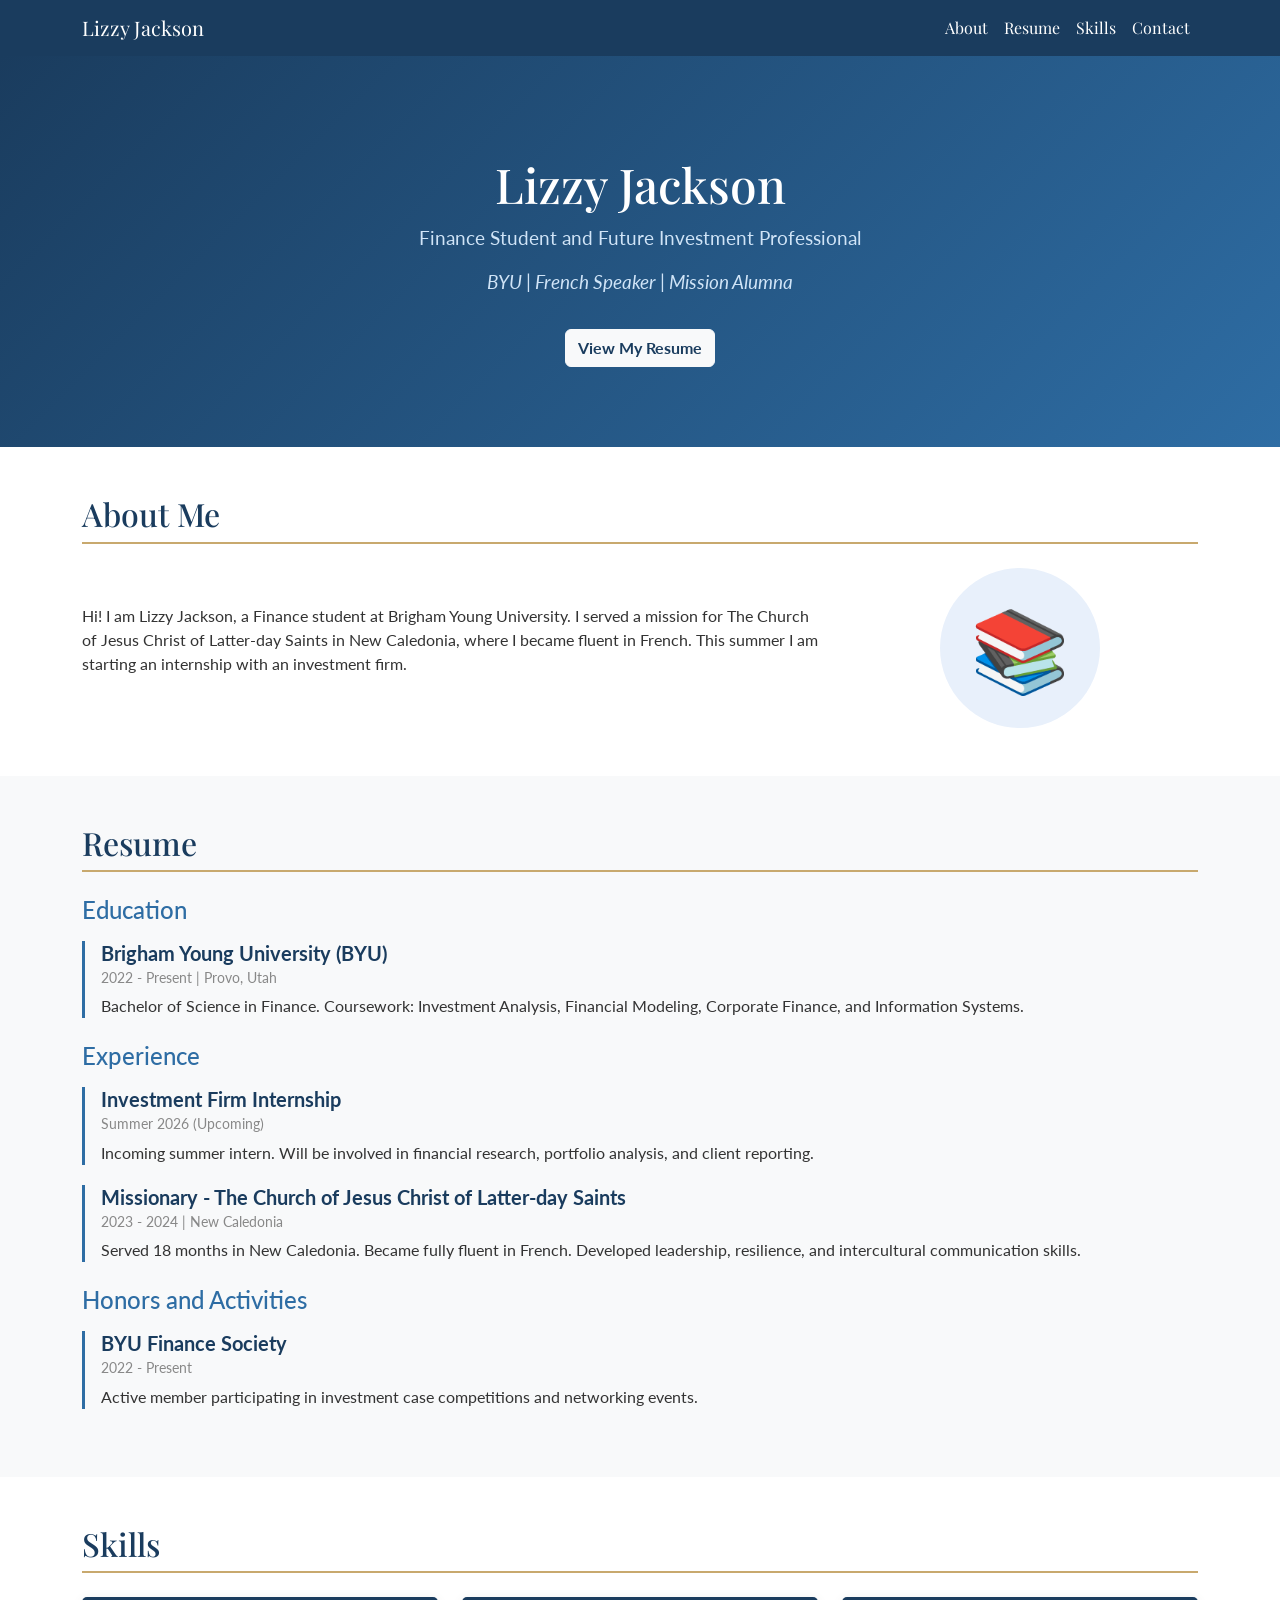
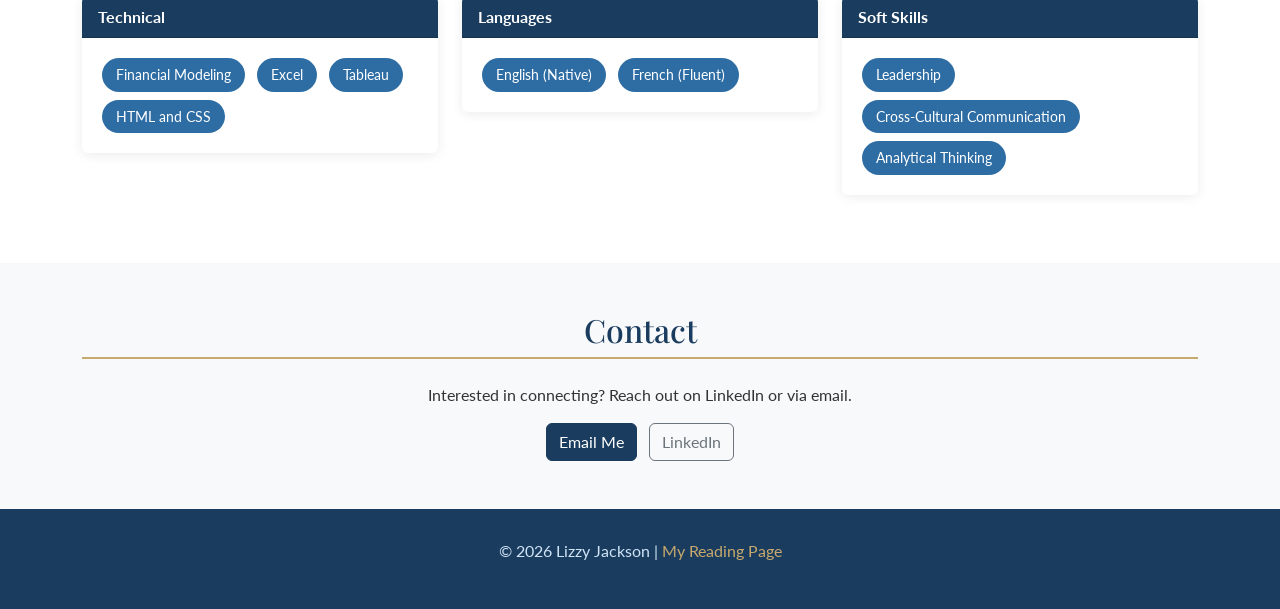
==== index.html @ 539e2460 "Create index.html" ====
<!DOCTYPE html>
<html lang="en">
<head>
  <meta charset="UTF-8" />
  <meta name="viewport" content="width=device-width, initial-scale=1.0"/>
  <title>Lizzy Jackson | Portfolio</title>
  <link href="https://cdn.jsdelivr.net/npm/bootstrap@5.3.0/dist/css/bootstrap.min.css" rel="stylesheet"/>
  <link href="https://fonts.googleapis.com/css2?family=Playfair+Display:wght@400;700&family=Lato:wght@300;400;700&display=swap" rel="stylesheet"/>
  <style>
    body { font-family: 'Lato', sans-serif; color: #333; }
    .navbar { background-color: #1a3c5e !important; }
    .navbar-brand, .nav-link { color: #fff !important; font-family: 'Playfair Display', serif; }
    .nav-link:hover { color: #c8a96e !important; }
    .hero { background: linear-gradient(135deg, #1a3c5e 0%, #2e6da4 100%); color: white; padding: 100px 0 80px; text-align: center; }
    .hero h1 { font-family: 'Playfair Display', serif; font-size: 3rem; margin-bottom: 10px; }
    .hero p { font-size: 1.2rem; color: #d0e4f7; }
    .section-title { font-family: 'Playfair Display', serif; color: #1a3c5e; border-bottom: 2px solid #c8a96e; padding-bottom: 8px; margin-bottom: 24px; }
    .card { border: none; box-shadow: 0 2px 12px rgba(0,0,0,0.08); margin-bottom: 20px; }
    .card-header { background-color: #1a3c5e; color: white; font-weight: bold; }
    .badge-skill { background-color: #2e6da4; color: white; padding: 6px 14px; border-radius: 20px; margin: 4px; display: inline-block; font-size: 0.9rem; }
    footer { background-color: #1a3c5e; color: #d0e4f7; padding: 30px 0; text-align: center; }
    footer a { color: #c8a96e; text-decoration: none; }
    .timeline-item { border-left: 3px solid #2e6da4; padding-left: 16px; margin-bottom: 20px; }
    .timeline-item h5 { margin-bottom: 2px; color: #1a3c5e; font-weight: bold; }
    .timeline-item .dates { color: #888; font-size: 0.9rem; margin-bottom: 6px; }
  </style>
</head>
<body>
<nav class="navbar navbar-expand-lg sticky-top">
  <div class="container">
    <a class="navbar-brand" href="index.html">Lizzy Jackson</a>
    <button class="navbar-toggler" type="button" data-bs-toggle="collapse" data-bs-target="#navMenu">
      <span class="navbar-toggler-icon" style="filter:invert(1);"></span>
    </button>
    <div class="collapse navbar-collapse" id="navMenu">
      <ul class="navbar-nav ms-auto">
        <li class="nav-item"><a class="nav-link" href="#about">About</a></li>
        <li class="nav-item"><a class="nav-link" href="#resume">Resume</a></li>
        <li class="nav-item"><a class="nav-link" href="#skills">Skills</a></li>
        <li class="nav-item"><a class="nav-link" href="#contact">Contact</a></li>
      </ul>
    </div>
  </div>
</nav>
<section class="hero">
  <div class="container">
    <h1>Lizzy Jackson</h1>
    <p>Finance Student and Future Investment Professional</p>
    <p><em>BYU | French Speaker | Mission Alumna</em></p>
    <a href="#resume" class="btn btn-light mt-3" style="color:#1a3c5e; font-weight:bold;">View My Resume</a>
  </div>
</section>
<section id="about" class="py-5">
  <div class="container">
    <h2 class="section-title">About Me</h2>
    <div class="row align-items-center">
      <div class="col-md-8">
        <p>Hi! I am Lizzy Jackson, a Finance student at Brigham Young University. I served a mission for The Church of Jesus Christ of Latter-day Saints in New Caledonia, where I became fluent in French. This summer I am starting an internship with an investment firm.</p>
      </div>
      <div class="col-md-4 text-center">
        <div style="background:#e8f0fb;border-radius:50%;width:160px;height:160px;display:flex;align-items:center;justify-content:center;margin:auto;font-size:5rem;">&#128218;</div>
      </div>
    </div>
  </div>
</section>
<section id="resume" class="py-5" style="background:#f8f9fa;">
  <div class="container">
    <h2 class="section-title">Resume</h2>
    <h4 class="mt-4 mb-3" style="color:#2e6da4;">Education</h4>
    <div class="timeline-item">
      <h5>Brigham Young University (BYU)</h5>
      <div class="dates">2022 - Present | Provo, Utah</div>
      <p>Bachelor of Science in Finance. Coursework: Investment Analysis, Financial Modeling, Corporate Finance, and Information Systems.</p>
    </div>
    <h4 class="mt-4 mb-3" style="color:#2e6da4;">Experience</h4>
    <div class="timeline-item">
      <h5>Investment Firm Internship</h5>
      <div class="dates">Summer 2026 (Upcoming)</div>
      <p>Incoming summer intern. Will be involved in financial research, portfolio analysis, and client reporting.</p>
    </div>
    <div class="timeline-item">
      <h5>Missionary - The Church of Jesus Christ of Latter-day Saints</h5>
      <div class="dates">2023 - 2024 | New Caledonia</div>
      <p>Served 18 months in New Caledonia. Became fully fluent in French. Developed leadership, resilience, and intercultural communication skills.</p>
    </div>
    <h4 class="mt-4 mb-3" style="color:#2e6da4;">Honors and Activities</h4>
    <div class="timeline-item">
      <h5>BYU Finance Society</h5>
      <div class="dates">2022 - Present</div>
      <p>Active member participating in investment case competitions and networking events.</p>
    </div>
  </div>
</section>
<section id="skills" class="py-5">
  <div class="container">
    <h2 class="section-title">Skills</h2>
    <div class="row">
      <div class="col-md-4">
        <div class="card">
          <div class="card-header">Technical</div>
          <div class="card-body">
            <span class="badge-skill">Financial Modeling</span>
            <span class="badge-skill">Excel</span>
            <span class="badge-skill">Tableau</span>
            <span class="badge-skill">HTML and CSS</span>
          </div>
        </div>
      </div>
      <div class="col-md-4">
        <div class="card">
          <div class="card-header">Languages</div>
          <div class="card-body">
            <span class="badge-skill">English (Native)</span>
            <span class="badge-skill">French (Fluent)</span>
          </div>
        </div>
      </div>
      <div class="col-md-4">
        <div class="card">
          <div class="card-header">Soft Skills</div>
          <div class="card-body">
            <span class="badge-skill">Leadership</span>
            <span class="badge-skill">Cross-Cultural Communication</span>
            <span class="badge-skill">Analytical Thinking</span>
          </div>
        </div>
      </div>
    </div>
  </div>
</section>
<section id="contact" class="py-5" style="background:#f8f9fa;">
  <div class="container text-center">
    <h2 class="section-title text-center">Contact</h2>
    <p>Interested in connecting? Reach out on LinkedIn or via email.</p>
    <a href="mailto:lizzy@example.com" class="btn btn-primary me-2" style="background:#1a3c5e;border-color:#1a3c5e;">Email Me</a>
    <a href="https://www.linkedin.com" class="btn btn-outline-secondary">LinkedIn</a>
  </div>
</section>
<footer>
  <div class="container">
    <p>&copy; 2026 Lizzy Jackson | <a href="scratch.html">My Reading Page</a></p>
  </div>
</footer>
<script src="https://cdn.jsdelivr.net/npm/bootstrap@5.3.0/dist/js/bootstrap.bundle.min.js"></script>
</body>
</html>
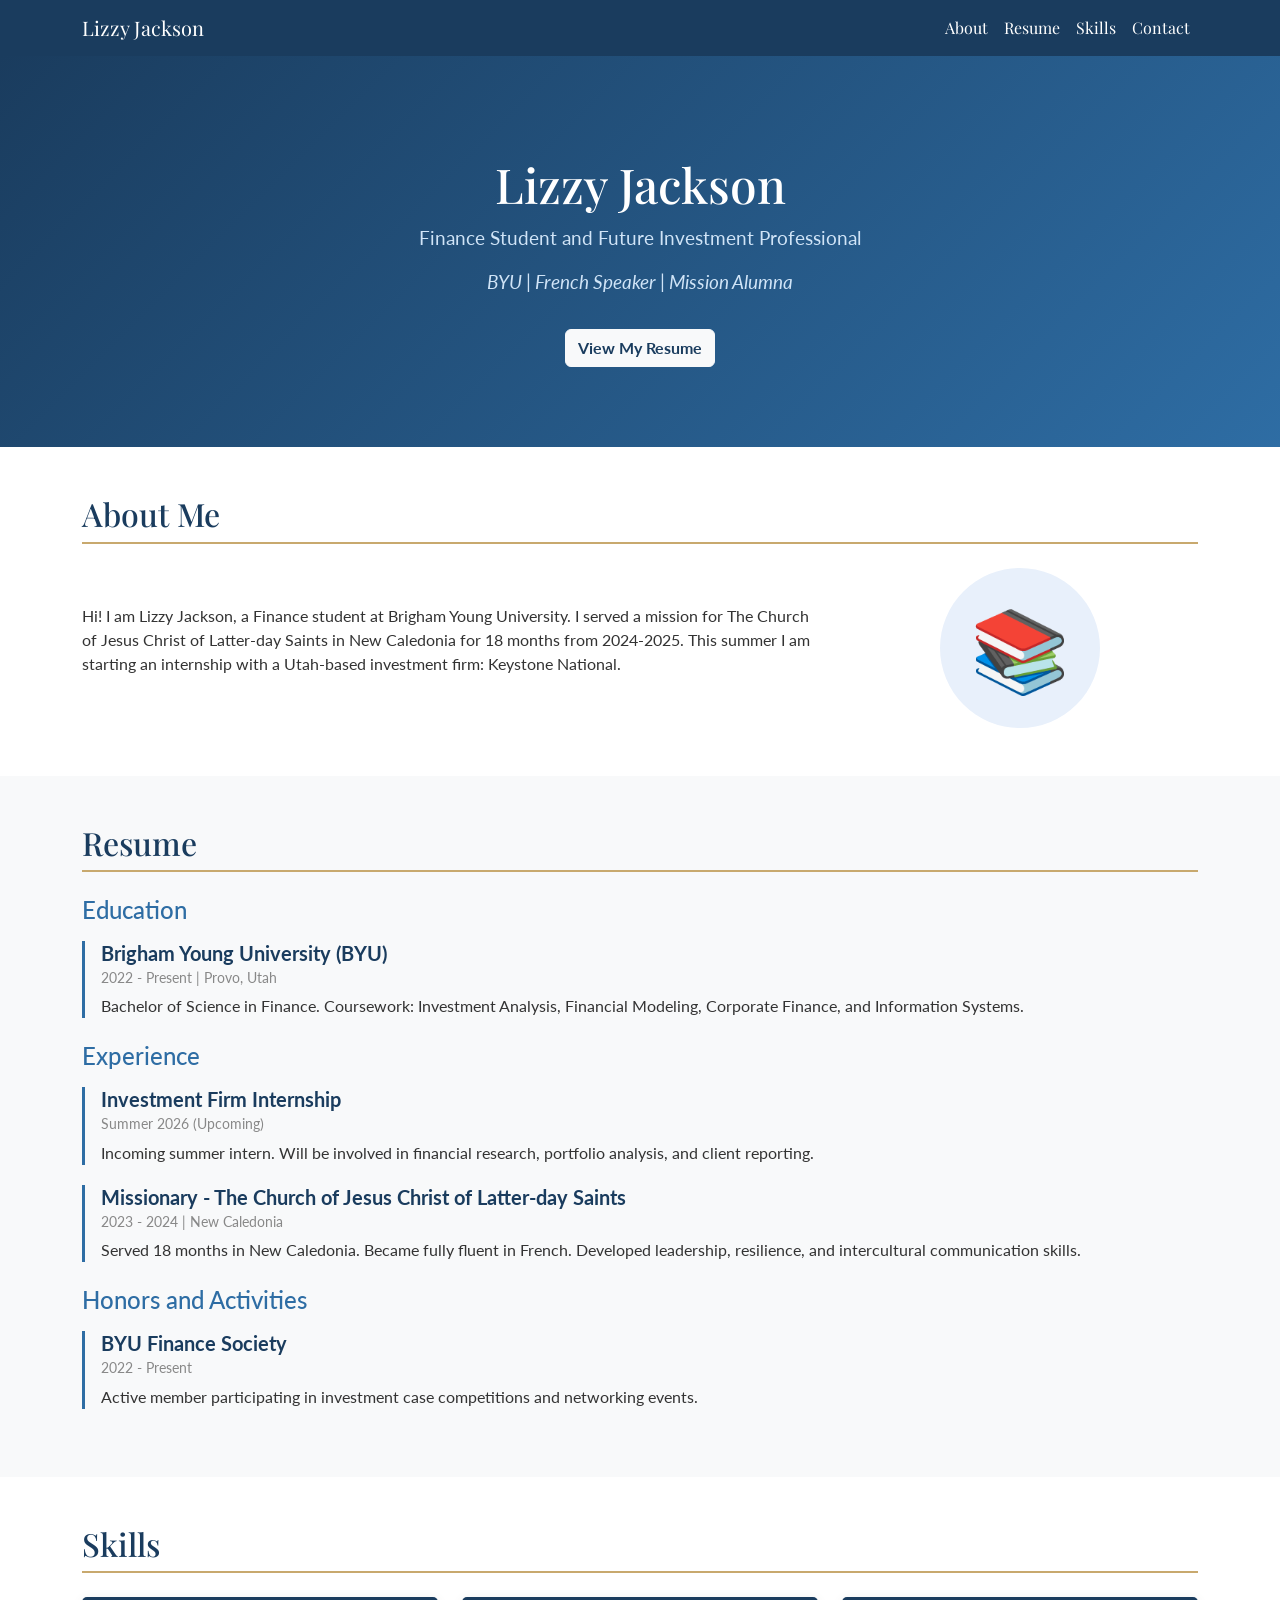
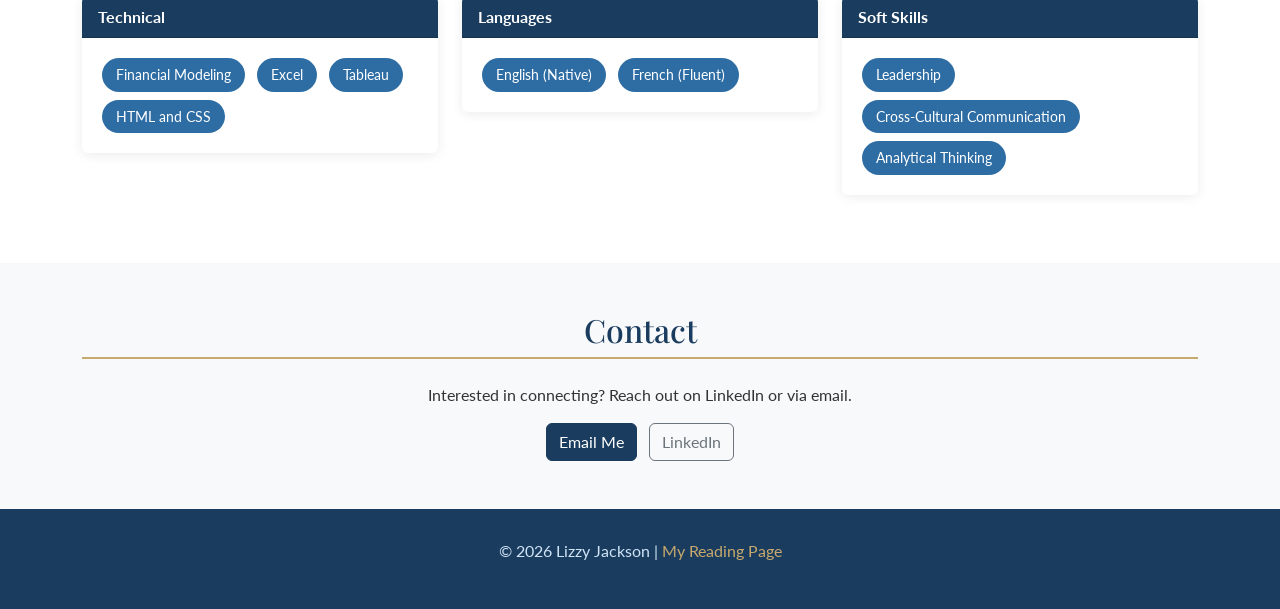
==== commit c8986b41: "Update index.html" ====
--- a/index.html
+++ b/index.html
@@ -55,7 +55,7 @@
     <h2 class="section-title">About Me</h2>
     <div class="row align-items-center">
       <div class="col-md-8">
-        <p>Hi! I am Lizzy Jackson, a Finance student at Brigham Young University. I served a mission for The Church of Jesus Christ of Latter-day Saints in New Caledonia, where I became fluent in French. This summer I am starting an internship with an investment firm.</p>
+        <p>Hi! I am Lizzy Jackson, a Finance student at Brigham Young University. I served a mission for The Church of Jesus Christ of Latter-day Saints in New Caledonia for 18 months from 2024-2025. This summer I am starting an internship with a Utah-based investment firm: Keystone National.</p>
       </div>
       <div class="col-md-4 text-center">
         <div style="background:#e8f0fb;border-radius:50%;width:160px;height:160px;display:flex;align-items:center;justify-content:center;margin:auto;font-size:5rem;">&#128218;</div>
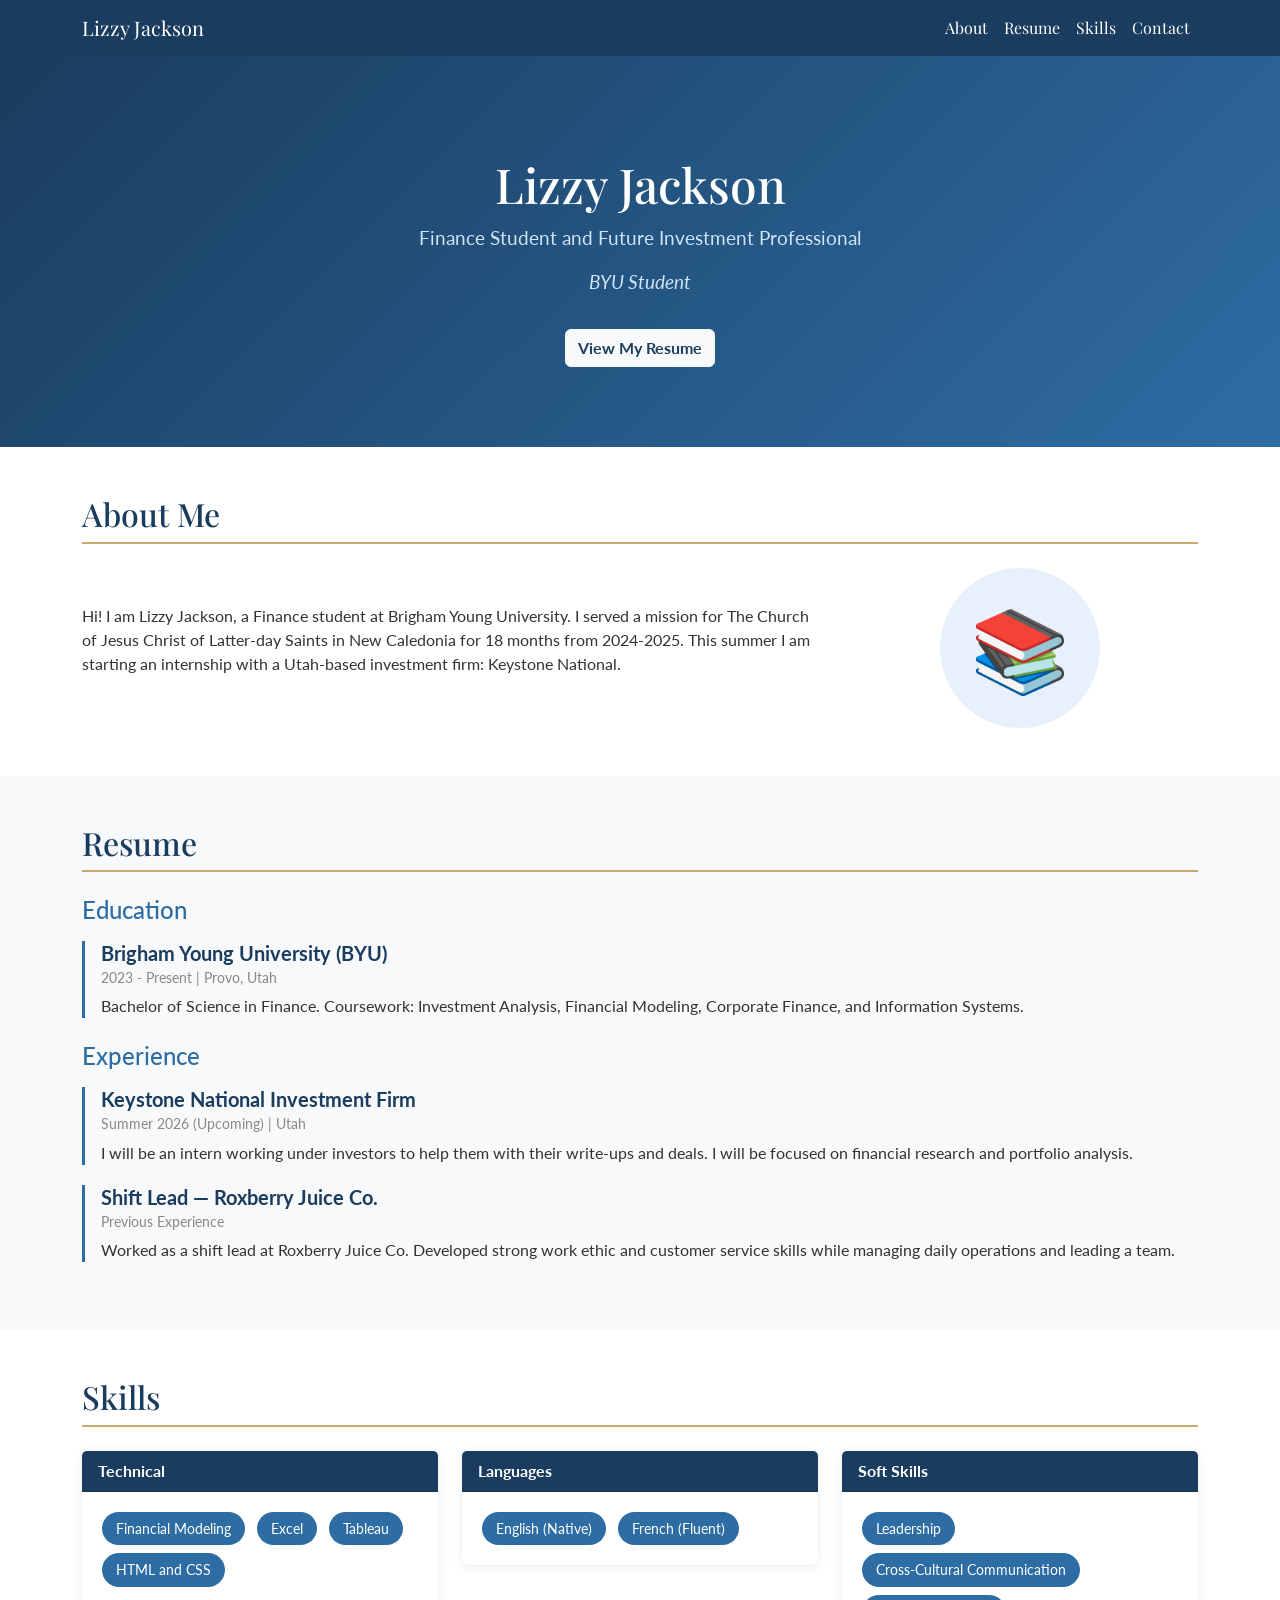
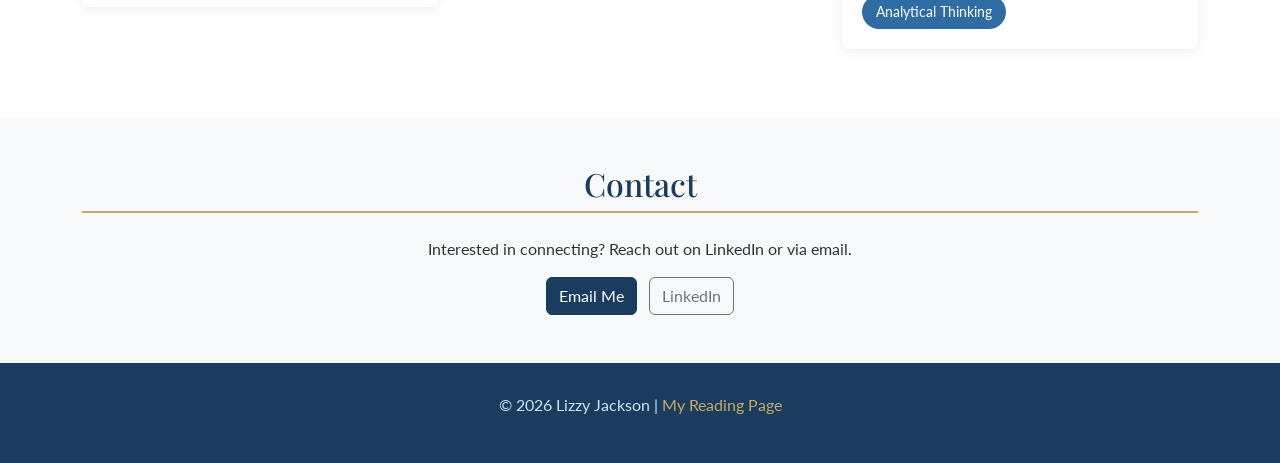
==== commit 88c5316d: "Update index.html" ====
--- a/index.html
+++ b/index.html
@@ -46,7 +46,7 @@
   <div class="container">
     <h1>Lizzy Jackson</h1>
     <p>Finance Student and Future Investment Professional</p>
-    <p><em>BYU | French Speaker | Mission Alumna</em></p>
+    <p><em>BYU Student</em></p>
     <a href="#resume" class="btn btn-light mt-3" style="color:#1a3c5e; font-weight:bold;">View My Resume</a>
   </div>
 </section>
@@ -69,26 +69,22 @@
     <h4 class="mt-4 mb-3" style="color:#2e6da4;">Education</h4>
     <div class="timeline-item">
       <h5>Brigham Young University (BYU)</h5>
-      <div class="dates">2022 - Present | Provo, Utah</div>
+      <div class="dates">2023 - Present | Provo, Utah</div>
       <p>Bachelor of Science in Finance. Coursework: Investment Analysis, Financial Modeling, Corporate Finance, and Information Systems.</p>
     </div>
     <h4 class="mt-4 mb-3" style="color:#2e6da4;">Experience</h4>
     <div class="timeline-item">
-      <h5>Investment Firm Internship</h5>
-      <div class="dates">Summer 2026 (Upcoming)</div>
-      <p>Incoming summer intern. Will be involved in financial research, portfolio analysis, and client reporting.</p>
+      <h5>Keystone National Investment Firm</h5>
+      <div class="dates">Summer 2026 (Upcoming) | Utah</div>
+      <p>I will be an intern working under investors to help them with their write-ups and deals. I will be focused on financial research and portfolio analysis.</p>
     </div>
     <div class="timeline-item">
-      <h5>Missionary - The Church of Jesus Christ of Latter-day Saints</h5>
-      <div class="dates">2023 - 2024 | New Caledonia</div>
-      <p>Served 18 months in New Caledonia. Became fully fluent in French. Developed leadership, resilience, and intercultural communication skills.</p>
+      <h5>Shift Lead — Roxberry Juice Co.</h5>
+      <div class="dates">Previous Experience</div>
+      <p>Worked as a shift lead at Roxberry Juice Co. Developed strong work ethic and customer service skills while managing daily operations and leading a team.</p>
     </div>
-    <h4 class="mt-4 mb-3" style="color:#2e6da4;">Honors and Activities</h4>
-    <div class="timeline-item">
-      <h5>BYU Finance Society</h5>
-      <div class="dates">2022 - Present</div>
-      <p>Active member participating in investment case competitions and networking events.</p>
-    </div>
+
+
   </div>
 </section>
 <section id="skills" class="py-5">
